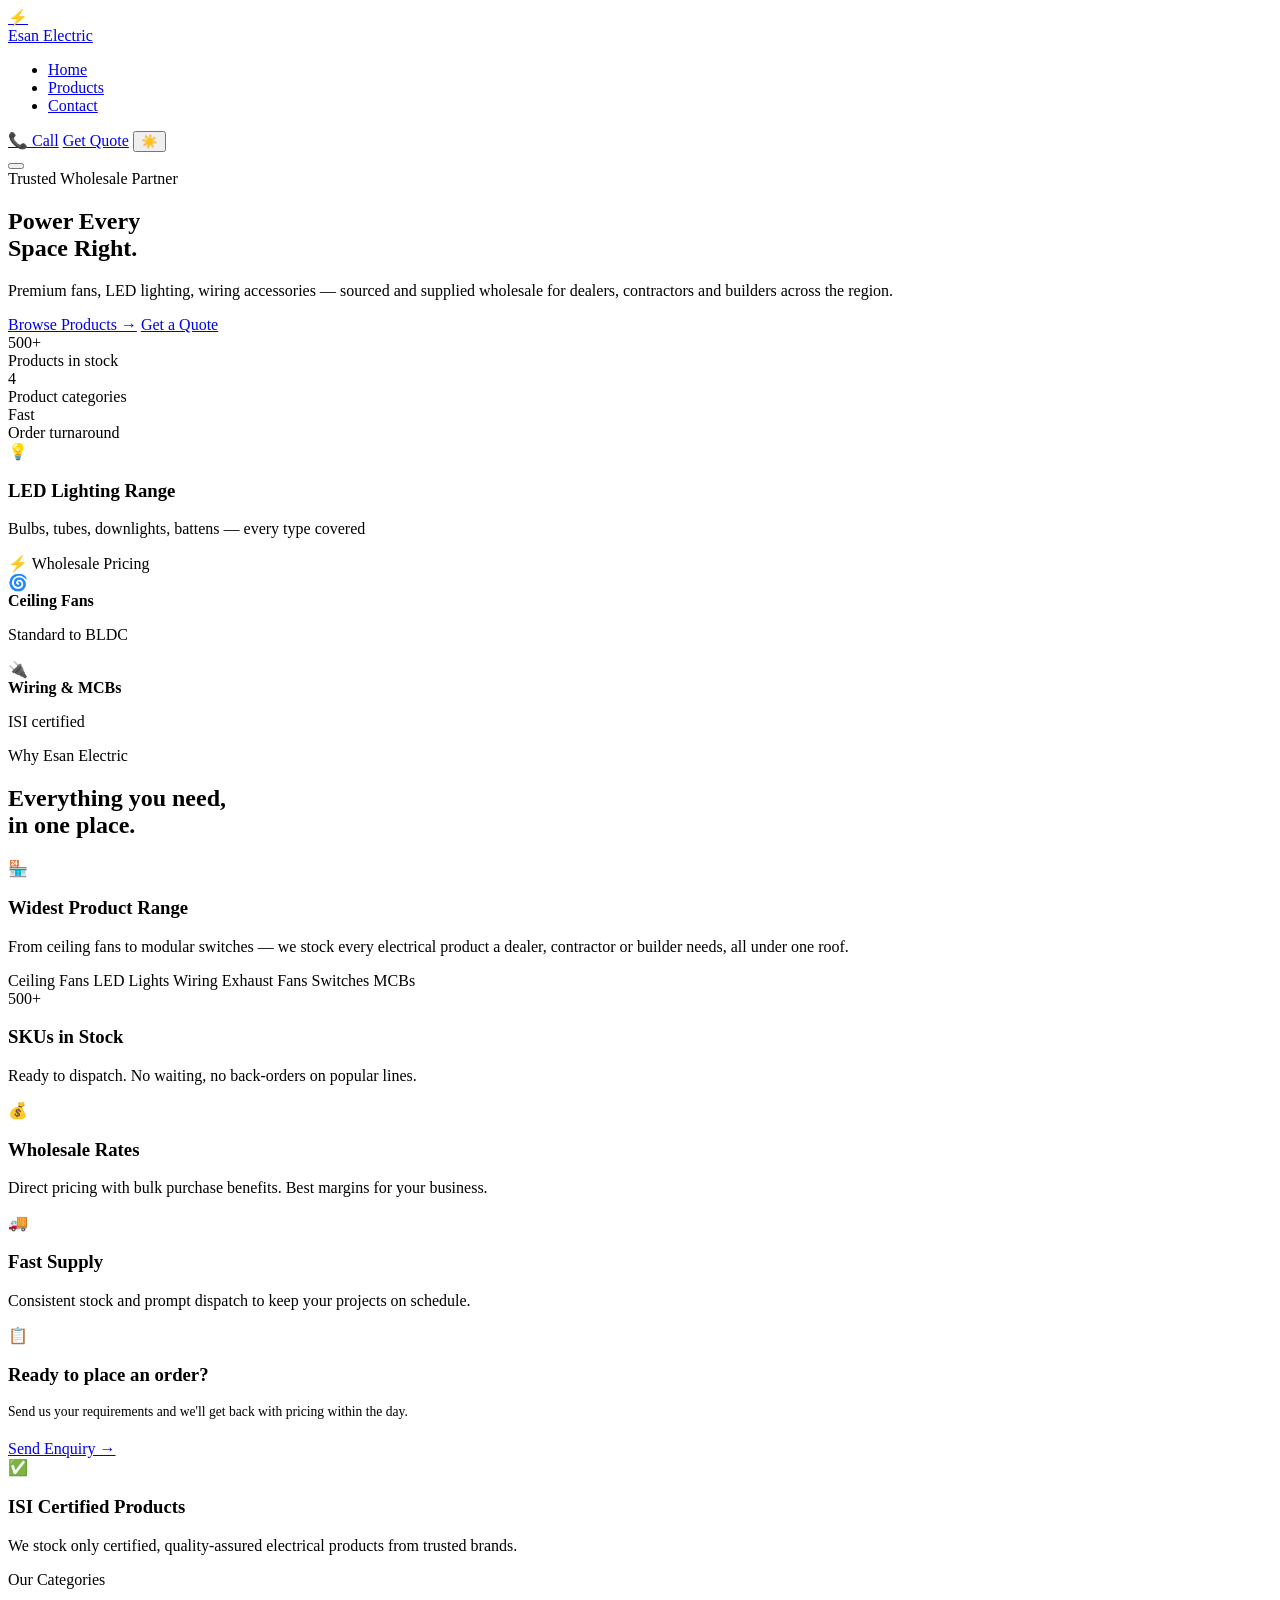
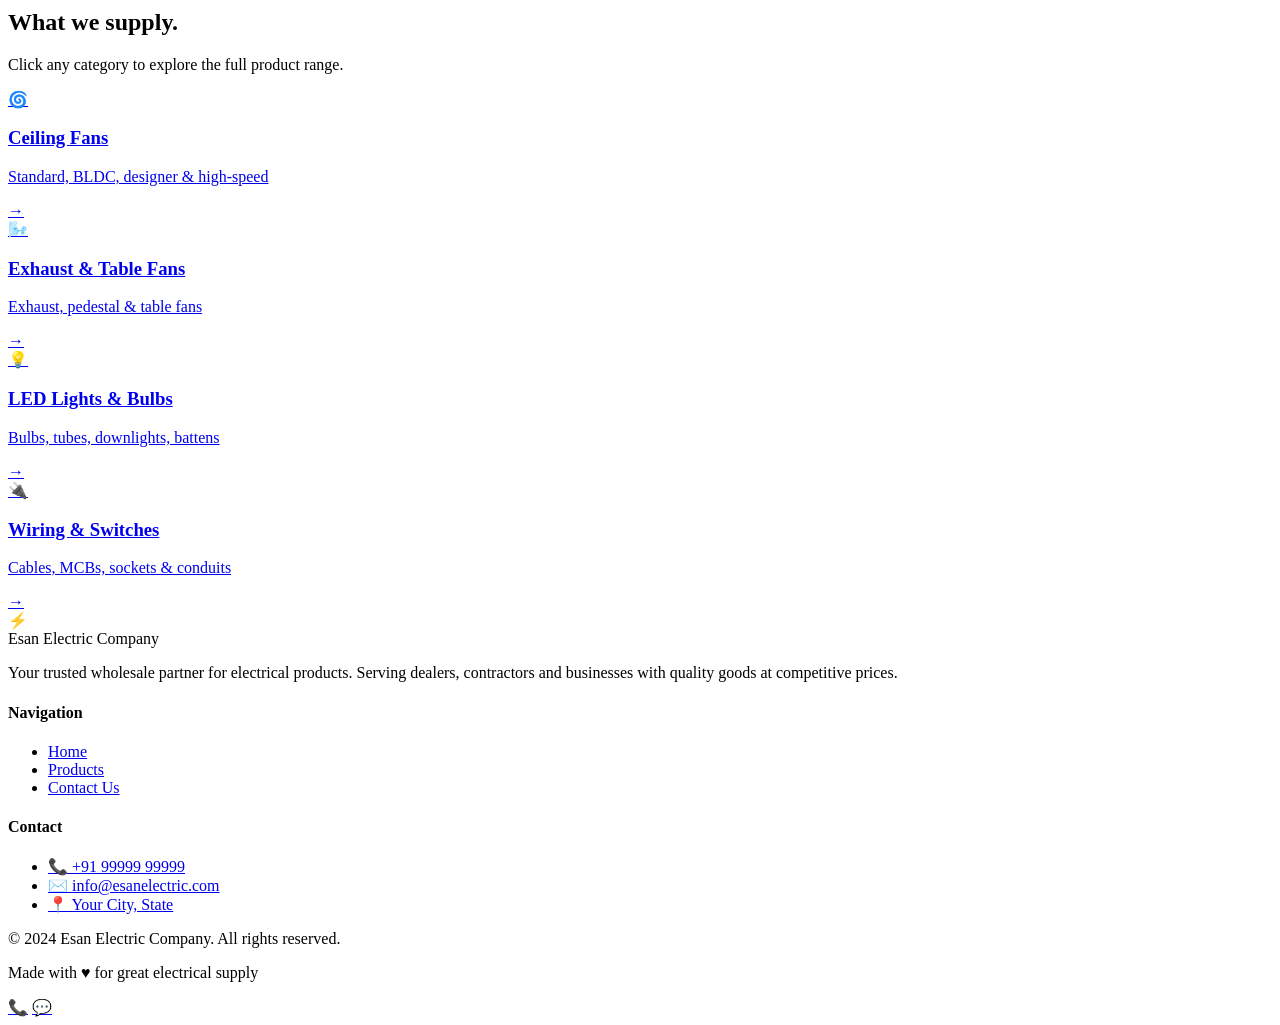
==== index.html @ 883ac431 "Add initial index.html for Esan Electric website" ====
<!DOCTYPE html>
<html lang="en">
<head>
  <meta charset="UTF-8"/>
  <meta name="viewport" content="width=device-width, initial-scale=1.0"/>
  <title>Esan Electric — Electrical Wholesale</title>
  <meta name="description" content="Esan Electric Company — wholesale supplier of fans, LED lighting, wiring and electrical accessories."/>
  <link rel="stylesheet" href="css/style.css"/>
</head>
<body>

<!-- ── Navbar ── -->
<nav class="navbar">
  <div class="nav-inner">
    <a href="index.html" class="nav-logo">
      <div class="bolt">⚡</div>
      <div class="brand">Esan <span>Electric</span></div>
    </a>
    <ul class="nav-links">
      <li><a href="index.html" class="active">Home</a></li>
      <li><a href="products.html">Products</a></li>
      <li><a href="contact.html">Contact</a></li>
    </ul>
    <div class="nav-actions">
      <a href="tel:+919999999999" class="btn-ghost">📞 Call</a>
      <a href="contact.html" class="btn-teal">Get Quote</a>
      <button class="theme-toggle" id="themeToggle" title="Toggle theme">🌙</button>
    </div>
    <button class="hamburger" aria-label="Menu"><span></span><span></span><span></span></button>
  </div>
</nav>

<!-- ── Hero ── -->
<section class="hero">
  <div class="hero-grid">
    <div class="hero-content">
      <div class="hero-tag"><span class="dot"></span> Trusted Wholesale Partner</div>
      <h1>Power Every<br><span class="line2">Space Right.</span></h1>
      <p class="hero-sub">Premium fans, LED lighting, wiring accessories — sourced and supplied wholesale for dealers, contractors and builders across the region.</p>
      <div class="hero-btns">
        <a href="products.html" class="btn-hero-primary">Browse Products →</a>
        <a href="contact.html" class="btn-hero-secondary">Get a Quote</a>
      </div>
      <div class="hero-stats">
        <div class="stat-item"><div class="num">500+</div><div class="label">Products in stock</div></div>
        <div class="stat-item"><div class="num">4</div><div class="label">Product categories</div></div>
        <div class="stat-item"><div class="num">Fast</div><div class="label">Order turnaround</div></div>
      </div>
    </div>
    <div class="hero-visual">
      <div class="float-card card-main">
        <div class="card-icon">💡</div>
        <h3>LED Lighting Range</h3>
        <p>Bulbs, tubes, downlights, battens — every type covered</p>
      </div>
      <div class="float-card card-badge">⚡ Wholesale Pricing</div>
      <div class="float-card card-mini">
        <div class="mini-icon">🌀</div>
        <strong>Ceiling Fans</strong>
        <p>Standard to BLDC</p>
      </div>
      <div class="float-card card-mini2">
        <div class="mini-icon">🔌</div>
        <strong>Wiring & MCBs</strong>
        <p>ISI certified</p>
      </div>
    </div>
  </div>
</section>

<!-- ── Bento Grid ── -->
<section class="bento">
  <div class="container">
    <div class="section-head reveal">
      <div class="section-eyebrow">Why Esan Electric</div>
      <h2>Everything you need,<br>in one place.</h2>
    </div>
    <div class="bento-grid">
      <div class="bento-cell bento-wide reveal">
        <div class="cell-icon">🏪</div>
        <h3>Widest Product Range</h3>
        <p>From ceiling fans to modular switches — we stock every electrical product a dealer, contractor or builder needs, all under one roof.</p>
        <div class="tag-list">
          <span class="tag">Ceiling Fans</span>
          <span class="tag">LED Lights</span>
          <span class="tag">Wiring</span>
          <span class="tag">Exhaust Fans</span>
          <span class="tag">Switches</span>
          <span class="tag">MCBs</span>
        </div>
      </div>
      <div class="bento-cell reveal">
        <div class="big-num">500+</div>
        <h3>SKUs in Stock</h3>
        <p>Ready to dispatch. No waiting, no back-orders on popular lines.</p>
      </div>
      <div class="bento-cell reveal">
        <div class="cell-icon">💰</div>
        <h3>Wholesale Rates</h3>
        <p>Direct pricing with bulk purchase benefits. Best margins for your business.</p>
      </div>
      <div class="bento-cell reveal">
        <div class="cell-icon">🚚</div>
        <h3>Fast Supply</h3>
        <p>Consistent stock and prompt dispatch to keep your projects on schedule.</p>
      </div>
      <div class="bento-cell bento-cta reveal">
        <div class="cell-icon">📋</div>
        <h3>Ready to place an order?</h3>
        <p style="color:var(--muted);font-size:0.85rem;margin:8px 0 20px;">Send us your requirements and we'll get back with pricing within the day.</p>
        <a href="contact.html" class="btn-teal">Send Enquiry →</a>
      </div>
      <div class="bento-cell reveal">
        <div class="cell-icon">✅</div>
        <h3>ISI Certified Products</h3>
        <p>We stock only certified, quality-assured electrical products from trusted brands.</p>
      </div>
    </div>
  </div>
</section>

<!-- ── Categories ── -->
<section class="categories">
  <div class="container">
    <div class="section-head reveal">
      <div class="section-eyebrow">Our Categories</div>
      <h2>What we supply.</h2>
      <p>Click any category to explore the full product range.</p>
    </div>
    <div class="cat-grid">
      <a href="products.html?cat=ceiling-fans" class="cat-card reveal-scale">
        <div class="cat-thumb">🌀</div>
        <div class="cat-info">
          <h3>Ceiling Fans</h3>
          <p>Standard, BLDC, designer &amp; high-speed</p>
        </div>
        <div class="cat-arrow">→</div>
      </a>
      <a href="products.html?cat=other-fans" class="cat-card reveal-scale">
        <div class="cat-thumb">🌬️</div>
        <div class="cat-info">
          <h3>Exhaust &amp; Table Fans</h3>
          <p>Exhaust, pedestal &amp; table fans</p>
        </div>
        <div class="cat-arrow">→</div>
      </a>
      <a href="products.html?cat=led-lights" class="cat-card reveal-scale">
        <div class="cat-thumb">💡</div>
        <div class="cat-info">
          <h3>LED Lights &amp; Bulbs</h3>
          <p>Bulbs, tubes, downlights, battens</p>
        </div>
        <div class="cat-arrow">→</div>
      </a>
      <a href="products.html?cat=wiring" class="cat-card reveal-scale">
        <div class="cat-thumb">🔌</div>
        <div class="cat-info">
          <h3>Wiring &amp; Switches</h3>
          <p>Cables, MCBs, sockets &amp; conduits</p>
        </div>
        <div class="cat-arrow">→</div>
      </a>
    </div>
  </div>
</section>

<!-- ── Footer ── -->
<footer class="footer">
  <div class="footer-grid">
    <div class="footer-brand">
      <div class="wordmark">
        <div class="bolt">⚡</div>
        Esan <span>Electric</span> Company
      </div>
      <p>Your trusted wholesale partner for electrical products. Serving dealers, contractors and businesses with quality goods at competitive prices.</p>
    </div>
    <div>
      <h4>Navigation</h4>
      <ul>
        <li><a href="index.html">Home</a></li>
        <li><a href="products.html">Products</a></li>
        <li><a href="contact.html">Contact Us</a></li>
      </ul>
    </div>
    <div>
      <h4>Contact</h4>
      <ul>
        <li><a href="tel:+919999999999">📞 +91 99999 99999</a></li>
        <li><a href="mailto:info@esanelectric.com">✉️ info@esanelectric.com</a></li>
        <li><a href="contact.html">📍 Your City, State</a></li>
      </ul>
    </div>
  </div>
  <div class="footer-bottom">
    <p>© 2024 Esan Electric Company. All rights reserved.</p>
    <p>Made with <span class="teal">♥</span> for great electrical supply</p>
  </div>
</footer>

<!-- Floating buttons -->
<div class="floating-btns">
  <a href="tel:+919999999999" class="float-btn ph" data-tip="Call Us">📞</a>
  <a href="https://wa.me/919999999999" target="_blank" class="float-btn wa" data-tip="WhatsApp">💬</a>
</div>

<script src="js/main.js"></script>
</body>
</html>
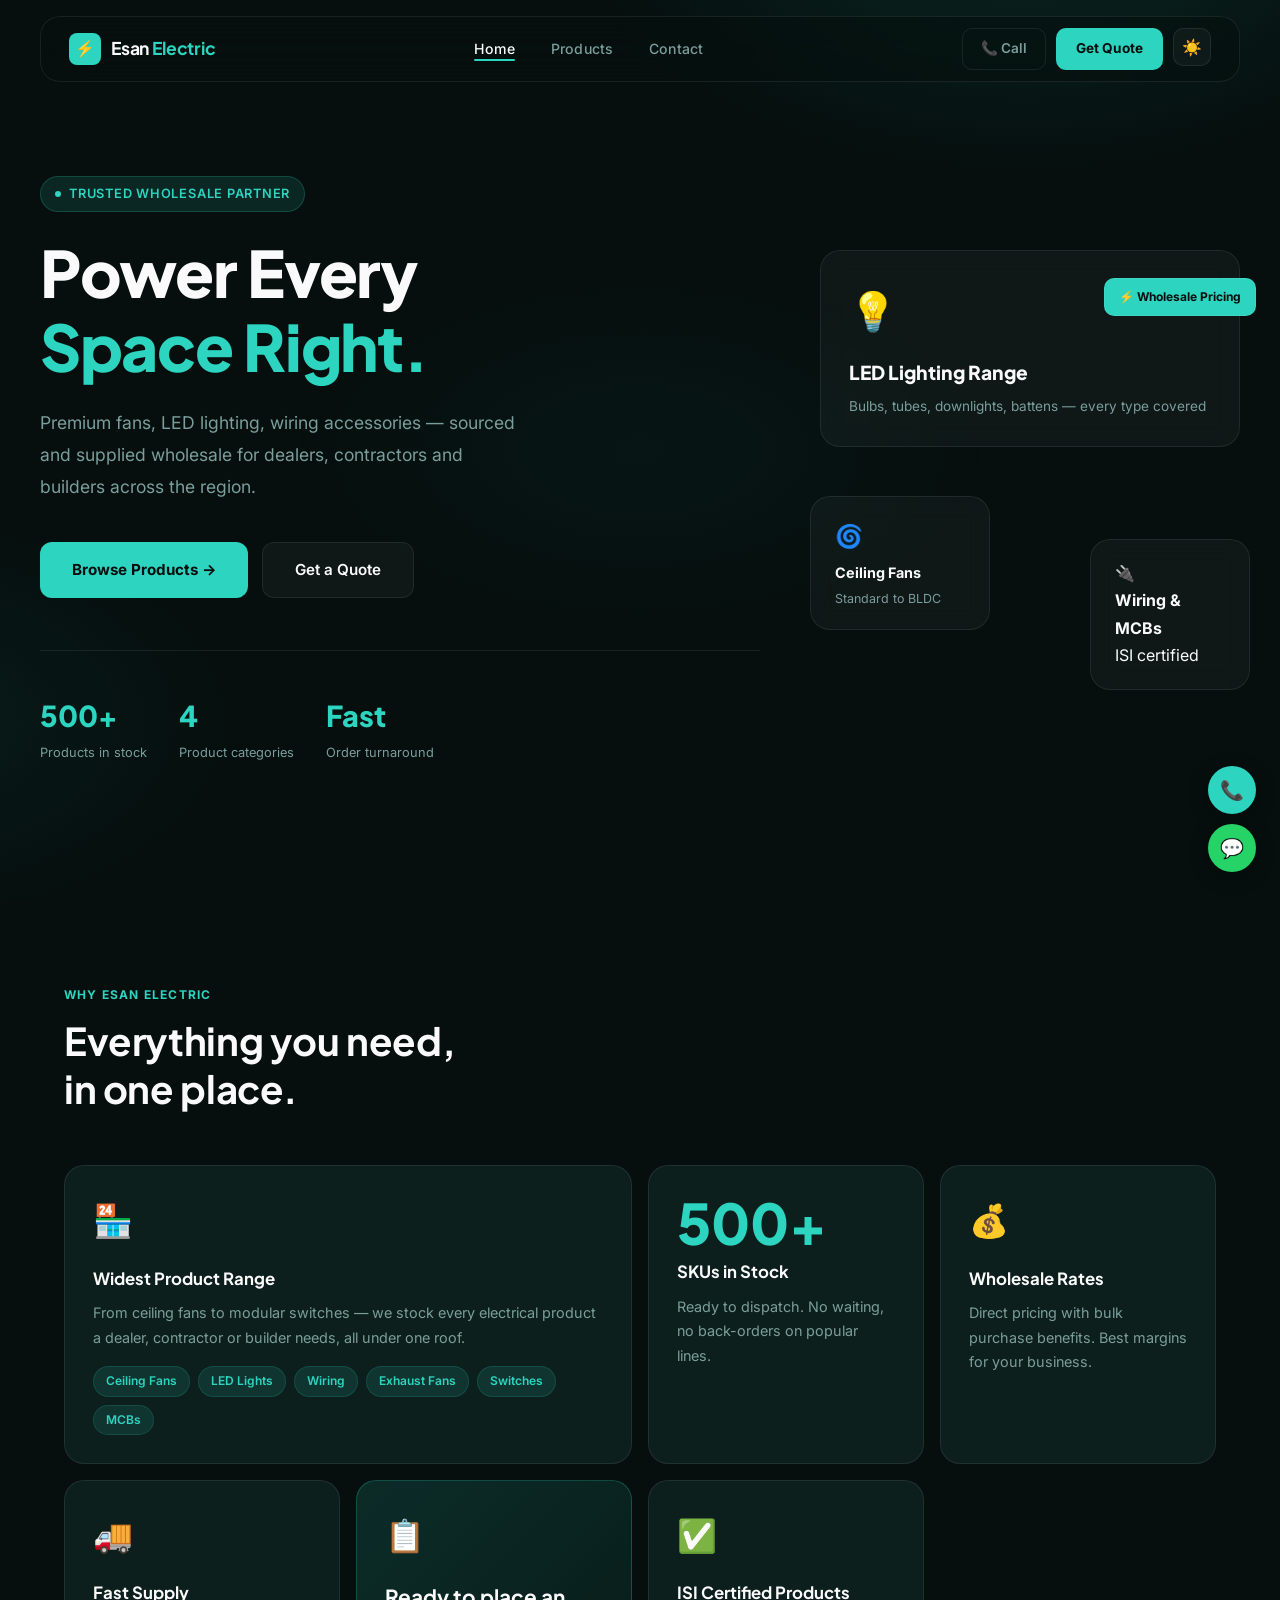
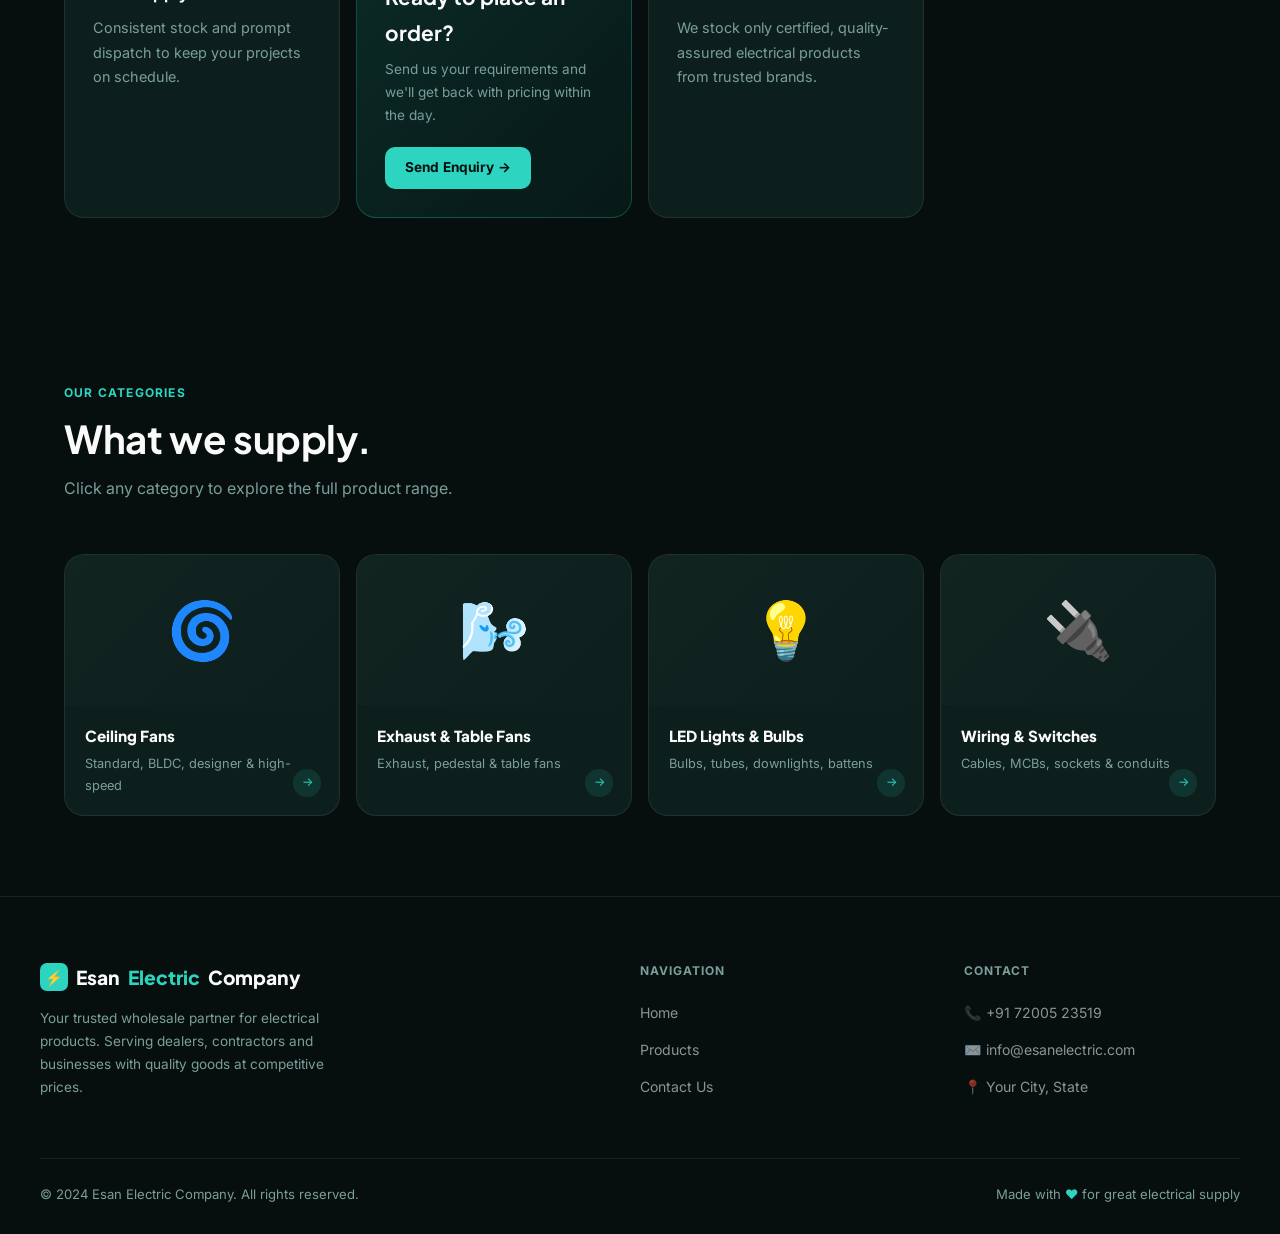
==== commit 05294aa7: "Update index.html" ====
--- a/index.html
+++ b/index.html
@@ -22,7 +22,7 @@
       <li><a href="contact.html">Contact</a></li>
     </ul>
     <div class="nav-actions">
-      <a href="tel:+919999999999" class="btn-ghost">📞 Call</a>
+      <a href="tel:+917200523519" class="btn-ghost">📞 Call</a>
       <a href="contact.html" class="btn-teal">Get Quote</a>
       <button class="theme-toggle" id="themeToggle" title="Toggle theme">🌙</button>
     </div>
@@ -185,7 +185,7 @@
     <div>
       <h4>Contact</h4>
       <ul>
-        <li><a href="tel:+919999999999">📞 +91 99999 99999</a></li>
+        <li><a href="tel:+917200523519">📞 +91 72005 23519</a></li>
         <li><a href="mailto:info@esanelectric.com">✉️ info@esanelectric.com</a></li>
         <li><a href="contact.html">📍 Your City, State</a></li>
       </ul>
@@ -199,8 +199,8 @@
 
 <!-- Floating buttons -->
 <div class="floating-btns">
-  <a href="tel:+919999999999" class="float-btn ph" data-tip="Call Us">📞</a>
-  <a href="https://wa.me/919999999999" target="_blank" class="float-btn wa" data-tip="WhatsApp">💬</a>
+  <a href="tel:+917200523519" class="float-btn ph" data-tip="Call Us">📞</a>
+  <a href="https://wa.me/917200523519" target="_blank" class="float-btn wa" data-tip="WhatsApp">💬</a>
 </div>
 
 <script src="js/main.js"></script>
--- a/css/style.css
+++ b/css/style.css
@@ -0,0 +1,452 @@
+@import url('https://fonts.googleapis.com/css2?family=Plus+Jakarta+Sans:wght@400;500;600;700;800&family=Inter:wght@400;500;600&display=swap');
+
+/* ── Design Tokens — Dark (default) ── */
+:root {
+  --bg: #060F0E;
+  --surface: #0D1F1D;
+  --surface2: #122420;
+  --glass: rgba(255,255,255,0.04);
+  --glass-border: rgba(255,255,255,0.08);
+  --teal: #2DD4BF;
+  --teal-dim: rgba(45,212,191,0.12);
+  --teal-glow: rgba(45,212,191,0.25);
+  --white: #FAFAFA;
+  --muted: #7A9E9B;
+  --radius-sm: 12px;
+  --radius: 20px;
+  --radius-lg: 32px;
+  --transition: 0.35s cubic-bezier(0.4,0,0.2,1);
+}
+
+/* ── Light Theme ── */
+[data-theme="light"] {
+  --bg: #F0FAFA;
+  --surface: #FFFFFF;
+  --surface2: #E8F5F4;
+  --glass: rgba(0,0,0,0.03);
+  --glass-border: rgba(0,0,0,0.09);
+  --teal: #0F766E;
+  --teal-dim: rgba(15,118,110,0.1);
+  --teal-glow: rgba(15,118,110,0.2);
+  --white: #0F1C1B;
+  --muted: #4B6A68;
+}
+[data-theme="light"] body::before {
+  background:
+    radial-gradient(ellipse 60% 50% at 80% -10%, rgba(15,118,110,0.08) 0%, transparent 60%),
+    radial-gradient(ellipse 50% 40% at -10% 80%, rgba(15,118,110,0.05) 0%, transparent 60%);
+}
+[data-theme="light"] .navbar {
+  background: rgba(240,250,250,0.75);
+  border-color: rgba(0,0,0,0.1);
+}
+[data-theme="light"] .navbar.scrolled { background: rgba(240,250,250,0.95); box-shadow: 0 8px 40px rgba(0,0,0,0.08); }
+[data-theme="light"] .nav-links a { color: #4B6A68; }
+[data-theme="light"] .nav-links a:hover,
+[data-theme="light"] .nav-links a.active { color: #0F1C1B; }
+[data-theme="light"] .nav-links.open { background: rgba(240,250,250,1); box-shadow:0 16px 48px rgba(0,0,0,0.12); }
+[data-theme="light"] .btn-ghost { color: #4B6A68; border-color: rgba(0,0,0,0.12); }
+[data-theme="light"] .btn-ghost:hover { color: #0F1C1B; border-color: rgba(0,0,0,0.25); }
+[data-theme="light"] .hero { background: none; }
+[data-theme="light"] .hero h1 { color: #0F1C1B; }
+[data-theme="light"] .hero-tag { background: rgba(15,118,110,0.1); border-color: rgba(15,118,110,0.25); }
+[data-theme="light"] .hero-badge { color: #0F766E; }
+[data-theme="light"] .hero-card { background: rgba(255,255,255,0.7); border-color: rgba(0,0,0,0.08); }
+[data-theme="light"] .hero-card:hover { background: rgba(15,118,110,0.08); }
+[data-theme="light"] .bento-cell,
+[data-theme="light"] .cat-card,
+[data-theme="light"] .product-card,
+[data-theme="light"] .info-card,
+[data-theme="light"] .form-card { background: #FFFFFF; border-color: rgba(0,0,0,0.08); }
+[data-theme="light"] .cat-thumb,
+[data-theme="light"] .p-thumb { background: #E8F5F4; }
+[data-theme="light"] .page-hero { background: radial-gradient(ellipse 80% 60% at 50% 0%, rgba(15,118,110,0.08) 0%, transparent 60%); }
+[data-theme="light"] .footer { border-color: rgba(0,0,0,0.08); background: #E4F3F2; }
+[data-theme="light"] .footer ul li a { color: #4B6A68; }
+[data-theme="light"] .footer-bottom { border-color: rgba(0,0,0,0.08); }
+[data-theme="light"] .form-group input,
+[data-theme="light"] .form-group textarea,
+[data-theme="light"] .form-group select { background: #F0FAFA; border-color: rgba(0,0,0,0.1); color: #0F1C1B; }
+[data-theme="light"] .map-box { background: #E8F5F4; border-color: rgba(0,0,0,0.08); }
+[data-theme="light"] .toast { background: #fff; border-color: rgba(15,118,110,0.3); color: #0F1C1B; }
+
+/* ── Theme toggle button ── */
+.theme-toggle {
+  width: 38px; height: 38px; border-radius: 10px;
+  border: 1px solid var(--glass-border);
+  background: var(--glass);
+  color: var(--white);
+  cursor: pointer; font-size: 1rem;
+  display: flex; align-items: center; justify-content: center;
+  transition: var(--transition); flex-shrink: 0;
+}
+.theme-toggle:hover { background: var(--teal-dim); border-color: rgba(45,212,191,0.3); }
+
+/* ── Reset ── */
+*,*::before,*::after{box-sizing:border-box;margin:0;padding:0;}
+html{scroll-behavior:smooth;}
+body{font-family:'Inter',sans-serif;background:var(--bg);color:var(--white);line-height:1.7;overflow-x:hidden;font-size:16px;}
+a{text-decoration:none;color:inherit;}
+img{max-width:100%;display:block;}
+ul{list-style:none;}
+
+/* ── Mesh background ── */
+body::before{
+  content:'';position:fixed;inset:0;z-index:0;pointer-events:none;
+  background:
+    radial-gradient(ellipse 60% 50% at 80% -10%, rgba(45,212,191,0.12) 0%, transparent 60%),
+    radial-gradient(ellipse 50% 40% at -10% 80%, rgba(45,212,191,0.07) 0%, transparent 60%),
+    radial-gradient(ellipse 40% 30% at 50% 50%, rgba(45,212,191,0.04) 0%, transparent 70%);
+}
+
+/* ── Scroll reveal (progressive enhancement: only hidden when JS is active) ── */
+html.js .reveal{opacity:0;transform:translateY(36px);transition:opacity 0.7s var(--transition),transform 0.7s var(--transition);}
+html.js .reveal.visible{opacity:1;transform:none;}
+html.js .reveal-left{opacity:0;transform:translateX(-40px);transition:opacity 0.7s var(--transition),transform 0.7s var(--transition);}
+html.js .reveal-left.visible{opacity:1;transform:none;}
+html.js .reveal-scale{opacity:0;transform:scale(0.92);transition:opacity 0.6s var(--transition),transform 0.6s var(--transition);}
+html.js .reveal-scale.visible{opacity:1;transform:none;}
+@media(prefers-reduced-motion:reduce){
+  html.js .reveal,html.js .reveal-left,html.js .reveal-scale{opacity:1!important;transform:none!important;}
+}
+
+/* ── Utility ── */
+.container{max-width:1200px;margin:0 auto;padding:0 24px;position:relative;z-index:1;}
+
+/* ── Navbar ── */
+.navbar{
+  position:fixed;top:16px;left:50%;transform:translateX(-50%);z-index:1000;
+  width:calc(100% - 48px);max-width:1200px;
+  background:rgba(6,15,14,0.6);
+  border:1px solid var(--glass-border);
+  backdrop-filter:blur(20px);-webkit-backdrop-filter:blur(20px);
+  border-radius: var(--radius);
+  padding:0 28px;
+  transition:var(--transition);
+}
+.navbar.scrolled{background:rgba(6,15,14,0.85);box-shadow:0 8px 40px rgba(0,0,0,0.4);}
+.nav-inner{display:flex;align-items:center;justify-content:space-between;height:64px;}
+.nav-logo{display:flex;align-items:center;gap:10px;}
+.nav-logo .bolt{width:32px;height:32px;background:var(--teal);border-radius:8px;display:flex;align-items:center;justify-content:center;font-size:1rem;}
+.nav-logo .brand{font-family:'Plus Jakarta Sans',sans-serif;font-size:1.1rem;font-weight:700;letter-spacing:-0.01em;}
+.nav-logo .brand span{color:var(--teal);}
+.nav-links{display:flex;gap:36px;}
+.nav-links a{font-size:0.88rem;font-weight:500;color:var(--muted);letter-spacing:0.01em;transition:color var(--transition);}
+.nav-links a:hover,.nav-links a.active{color:var(--white);}
+.nav-links a.active{position:relative;}
+.nav-links a.active::after{content:'';position:absolute;bottom:-4px;left:0;right:0;height:2px;background:var(--teal);border-radius:2px;}
+.nav-actions{display:flex;gap:10px;}
+.btn-ghost{padding:8px 18px;border-radius:10px;font-size:0.85rem;font-weight:600;color:var(--muted);border:1px solid var(--glass-border);background:transparent;cursor:pointer;transition:var(--transition);}
+.btn-ghost:hover{color:var(--white);border-color:rgba(255,255,255,0.2);}
+.btn-teal{padding:9px 20px;border-radius:10px;font-size:0.85rem;font-weight:700;color:var(--bg);background:var(--teal);border:none;cursor:pointer;transition:var(--transition);display:inline-block;letter-spacing:0.01em;}
+.btn-teal:hover{background:#3FE8D4;box-shadow:0 0 24px var(--teal-glow);}
+.hamburger{display:none;flex-direction:column;gap:5px;cursor:pointer;background:none;border:none;padding:4px;}
+.hamburger span{width:22px;height:2px;background:var(--white);border-radius:2px;transition:var(--transition);}
+
+/* ── Hero ── */
+.hero{
+  min-height:100vh;display:flex;align-items:center;
+  padding:120px 24px 80px;position:relative;overflow:hidden;
+}
+.hero-grid{display:grid;grid-template-columns:1fr 420px;gap:60px;align-items:center;max-width:1200px;margin:0 auto;width:100%;}
+.hero-tag{
+  display:inline-flex;align-items:center;gap:8px;
+  background:var(--teal-dim);border:1px solid rgba(45,212,191,0.2);
+  color:var(--teal);font-size:0.8rem;font-weight:600;letter-spacing:0.06em;text-transform:uppercase;
+  padding:6px 14px;border-radius:100px;margin-bottom:24px;
+}
+.hero-tag .dot{width:6px;height:6px;background:var(--teal);border-radius:50%;animation:pulse 2s infinite;}
+@keyframes pulse{0%,100%{opacity:1;}50%{opacity:0.3;}}
+.hero h1{
+  font-family:'Plus Jakarta Sans',sans-serif;font-size:clamp(2.4rem,5vw,4.2rem);font-weight:800;
+  line-height:1.15;letter-spacing:-0.02em;margin-bottom:24px;
+}
+.hero h1 .line2{color:var(--teal);}
+.hero-sub{font-size:1.1rem;color:var(--muted);max-width:480px;margin-bottom:40px;line-height:1.8;}
+.hero-btns{display:flex;gap:14px;flex-wrap:wrap;}
+.btn-hero-primary{
+  padding:14px 32px;border-radius:var(--radius-sm);font-size:0.95rem;font-weight:700;
+  background:var(--teal);color:var(--bg);display:inline-flex;align-items:center;gap:8px;
+  transition:var(--transition);
+}
+.btn-hero-primary:hover{background:#3FE8D4;transform:translateY(-2px);box-shadow:0 16px 40px var(--teal-glow);}
+.btn-hero-secondary{
+  padding:14px 32px;border-radius:var(--radius-sm);font-size:0.95rem;font-weight:600;
+  background:var(--glass);border:1px solid var(--glass-border);color:var(--white);
+  display:inline-flex;align-items:center;gap:8px;transition:var(--transition);
+}
+.btn-hero-secondary:hover{background:rgba(255,255,255,0.08);border-color:rgba(255,255,255,0.15);}
+.hero-stats{display:flex;gap:32px;margin-top:52px;padding-top:40px;border-top:1px solid var(--glass-border);}
+.stat-item .num{font-family:'Plus Jakarta Sans',sans-serif;font-size:1.8rem;font-weight:800;color:var(--teal);}
+.stat-item .label{font-size:0.8rem;color:var(--muted);margin-top:2px;}
+
+/* ── Hero right: floating card stack ── */
+.hero-visual{position:relative;height:440px;}
+.float-card{
+  position:absolute;
+  background:var(--glass);border:1px solid var(--glass-border);
+  backdrop-filter:blur(12px);border-radius:var(--radius);
+  padding:20px 24px;
+  animation:float 6s ease-in-out infinite;
+}
+.float-card:nth-child(2){animation-delay:-2s;}
+.float-card:nth-child(3){animation-delay:-4s;}
+@keyframes float{0%,100%{transform:translateY(0);}50%{transform:translateY(-10px);}}
+.card-main{top:0;left:0;right:0;padding:28px;}
+.card-main .card-icon{font-size:2.4rem;margin-bottom:12px;}
+.card-main h3{font-family:'Plus Jakarta Sans',sans-serif;font-size:1.2rem;font-weight:800;margin-bottom:6px;}
+.card-main p{font-size:0.85rem;color:var(--muted);}
+.card-badge{
+  top:28px;right:-16px;
+  background:var(--teal);color:var(--bg);
+  font-size:0.75rem;font-weight:700;padding:8px 14px;
+  border-radius:10px;white-space:nowrap;
+}
+.card-mini{bottom:60px;left:-10px;width:180px;}
+.card-mini .mini-icon{font-size:1.4rem;margin-bottom:6px;}
+.card-mini p{font-size:0.78rem;color:var(--muted);}
+.card-mini strong{font-size:0.9rem;display:block;margin-bottom:2px;}
+.card-mini2{bottom:0;right:-10px;width:160px;}
+
+/* ── Bento grid (highlights) ── */
+.bento{padding:80px 0;position:relative;z-index:1;}
+.bento-grid{display:grid;grid-template-columns:repeat(4,1fr);grid-template-rows:auto;gap:16px;}
+.bento-cell{
+  background:var(--surface);border:1px solid var(--glass-border);
+  border-radius:var(--radius);padding:28px;
+  transition:var(--transition);overflow:hidden;position:relative;
+}
+.bento-cell::before{
+  content:'';position:absolute;inset:0;opacity:0;transition:var(--transition);
+  background:radial-gradient(circle at 30% 30%, var(--teal-dim) 0%, transparent 70%);
+}
+.bento-cell:hover::before{opacity:1;}
+.bento-cell:hover{border-color:rgba(45,212,191,0.2);transform:translateY(-3px);}
+.bento-wide{grid-column:span 2;}
+.bento-tall{grid-row:span 2;}
+.bento-cell .cell-icon{font-size:2rem;margin-bottom:16px;}
+.bento-cell h3{font-family:'Plus Jakarta Sans',sans-serif;font-size:1.05rem;font-weight:700;margin-bottom:8px;}
+.bento-cell p{font-size:0.9rem;color:var(--muted);line-height:1.7;}
+.bento-cell .big-num{font-family:'Plus Jakarta Sans',sans-serif;font-size:3.5rem;font-weight:800;color:var(--teal);line-height:1;margin-bottom:8px;}
+.bento-cell .tag-list{display:flex;flex-wrap:wrap;gap:8px;margin-top:16px;}
+.bento-cell .tag{background:var(--teal-dim);color:var(--teal);font-size:0.75rem;font-weight:600;padding:4px 12px;border-radius:100px;border:1px solid rgba(45,212,191,0.15);}
+.bento-cta{background:linear-gradient(135deg,rgba(45,212,191,0.15),rgba(45,212,191,0.05));border-color:rgba(45,212,191,0.25);}
+.bento-cta h3{font-size:1.3rem;}
+
+/* ── Section header ── */
+.section-head{margin-bottom:52px;}
+.section-eyebrow{display:inline-block;color:var(--teal);font-size:0.75rem;font-weight:700;letter-spacing:0.1em;text-transform:uppercase;margin-bottom:12px;}
+.section-head h2{font-family:'Plus Jakarta Sans',sans-serif;font-size:clamp(1.7rem,3.5vw,2.4rem);font-weight:700;letter-spacing:-0.01em;line-height:1.25;}
+.section-head p{color:var(--muted);font-size:1rem;margin-top:12px;max-width:520px;}
+
+/* ── Category strip ── */
+.categories{padding:80px 0;position:relative;z-index:1;}
+.cat-grid{display:grid;grid-template-columns:repeat(4,1fr);gap:16px;}
+.cat-card{
+  background:var(--surface);border:1px solid var(--glass-border);
+  border-radius:var(--radius);overflow:hidden;transition:var(--transition);
+  cursor:pointer;position:relative;
+}
+.cat-card:hover{border-color:rgba(45,212,191,0.3);transform:translateY(-5px);box-shadow:0 24px 48px rgba(0,0,0,0.3);}
+.cat-thumb{
+  height:150px;display:flex;align-items:center;justify-content:center;
+  font-size:3.5rem;position:relative;overflow:hidden;
+  background:linear-gradient(135deg,var(--surface2),var(--surface));
+}
+.cat-thumb::after{
+  content:'';position:absolute;inset:0;
+  background:radial-gradient(circle at center, var(--teal-dim) 0%, transparent 70%);
+  opacity:0;transition:var(--transition);
+}
+.cat-card:hover .cat-thumb::after{opacity:1;}
+.cat-info{padding:18px 20px;}
+.cat-info h3{font-family:'Plus Jakarta Sans',sans-serif;font-size:0.95rem;font-weight:800;margin-bottom:4px;}
+.cat-info p{font-size:0.8rem;color:var(--muted);}
+.cat-arrow{
+  position:absolute;bottom:18px;right:18px;
+  width:28px;height:28px;background:var(--teal-dim);border-radius:50%;
+  display:flex;align-items:center;justify-content:center;font-size:0.75rem;
+  color:var(--teal);transition:var(--transition);
+}
+.cat-card:hover .cat-arrow{background:var(--teal);color:var(--bg);transform:rotate(45deg);}
+
+/* ── Products page ── */
+.page-hero{
+  padding:140px 24px 60px;text-align:center;position:relative;z-index:1;
+  background:radial-gradient(ellipse 80% 60% at 50% 0%, rgba(45,212,191,0.08) 0%, transparent 60%);
+}
+.page-hero h1{font-family:'Plus Jakarta Sans',sans-serif;font-size:clamp(2rem,4vw,3rem);font-weight:700;letter-spacing:-0.01em;margin-bottom:14px;}
+.page-hero p{color:var(--muted);font-size:1rem;max-width:480px;margin:0 auto;}
+.products-section{padding:60px 0 100px;position:relative;z-index:1;}
+.filter-wrap{display:flex;gap:10px;flex-wrap:wrap;margin-bottom:44px;}
+.filter-chip{
+  padding:9px 20px;border-radius:100px;font-size:0.83rem;font-weight:600;
+  border:1px solid var(--glass-border);background:transparent;color:var(--muted);
+  cursor:pointer;transition:var(--transition);
+}
+.filter-chip:hover{color:var(--white);border-color:rgba(255,255,255,0.2);}
+.filter-chip.active{background:var(--teal);border-color:var(--teal);color:var(--bg);}
+.products-grid{display:grid;grid-template-columns:repeat(4,1fr);gap:18px;}
+.product-card{
+  background:var(--surface);border:1px solid var(--glass-border);
+  border-radius:var(--radius);overflow:hidden;transition:var(--transition);
+}
+.product-card:hover{border-color:rgba(45,212,191,0.25);transform:translateY(-4px);box-shadow:0 20px 48px rgba(0,0,0,0.3);}
+.product-card.hidden{display:none;}
+.p-thumb{
+  height:160px;display:flex;align-items:center;justify-content:center;
+  font-size:3.5rem;background:var(--surface2);position:relative;overflow:hidden;
+}
+.p-thumb::after{content:'';position:absolute;inset:0;background:radial-gradient(circle,var(--teal-dim),transparent 70%);opacity:0;transition:var(--transition);}
+.product-card:hover .p-thumb::after{opacity:1;}
+.p-body{padding:18px;}
+.p-tag{font-size:0.7rem;font-weight:700;color:var(--teal);letter-spacing:0.06em;text-transform:uppercase;margin-bottom:6px;}
+.p-body h3{font-size:0.92rem;font-weight:700;margin-bottom:6px;line-height:1.4;}
+.p-body p{font-size:0.88rem;color:var(--muted);margin-bottom:16px;line-height:1.65;}
+.btn-enquire{
+  width:100%;padding:10px;border-radius:10px;font-size:0.83rem;font-weight:700;
+  background:var(--teal-dim);color:var(--teal);border:1px solid rgba(45,212,191,0.2);
+  cursor:pointer;transition:var(--transition);display:block;text-align:center;
+}
+.btn-enquire:hover{background:var(--teal);color:var(--bg);}
+
+/* ── Contact page ── */
+.contact-section{padding:60px 0 100px;position:relative;z-index:1;}
+.contact-layout{display:grid;grid-template-columns:1fr 1.4fr;gap:48px;align-items:start;}
+.contact-left h2{font-family:'Plus Jakarta Sans',sans-serif;font-size:1.8rem;font-weight:700;letter-spacing:-0.01em;margin-bottom:12px;}
+.contact-left>p{color:var(--muted);margin-bottom:36px;}
+.info-card{
+  background:var(--surface);border:1px solid var(--glass-border);border-radius:var(--radius);
+  padding:20px 22px;display:flex;gap:16px;align-items:flex-start;margin-bottom:12px;
+  transition:var(--transition);
+}
+.info-card:hover{border-color:rgba(45,212,191,0.2);}
+.info-card .i-icon{width:40px;height:40px;background:var(--teal-dim);border-radius:10px;display:flex;align-items:center;justify-content:center;font-size:1.1rem;flex-shrink:0;}
+.info-card h4{font-size:0.82rem;font-weight:700;margin-bottom:3px;color:var(--muted);letter-spacing:0.04em;text-transform:uppercase;}
+.info-card p,.info-card a{font-size:0.9rem;color:var(--white);}
+.quick-contact{display:flex;gap:12px;margin-top:24px;}
+.qc-btn{
+  flex:1;padding:13px;border-radius:var(--radius-sm);font-size:0.88rem;font-weight:700;
+  display:flex;align-items:center;justify-content:center;gap:8px;transition:var(--transition);
+}
+.qc-btn.wa{background:#25D366;color:#fff;}
+.qc-btn.wa:hover{background:#22c55e;box-shadow:0 8px 24px rgba(37,211,102,0.3);}
+.qc-btn.ph{background:var(--surface);border:1px solid var(--glass-border);color:var(--white);}
+.qc-btn.ph:hover{border-color:rgba(255,255,255,0.2);background:rgba(255,255,255,0.06);}
+.map-box{margin-top:24px;height:220px;background:var(--surface);border:1px solid var(--glass-border);border-radius:var(--radius);display:flex;align-items:center;justify-content:center;color:var(--muted);font-size:0.9rem;}
+.form-card{background:var(--surface);border:1px solid var(--glass-border);border-radius:var(--radius);padding:36px;}
+.form-card h3{font-family:'Plus Jakarta Sans',sans-serif;font-size:1.4rem;font-weight:800;margin-bottom:6px;}
+.form-card>p{color:var(--muted);font-size:0.88rem;margin-bottom:28px;}
+.form-group{margin-bottom:18px;}
+.form-group label{display:block;font-size:0.8rem;font-weight:600;color:var(--muted);letter-spacing:0.04em;text-transform:uppercase;margin-bottom:7px;}
+.form-group input,.form-group textarea,.form-group select{
+  width:100%;padding:13px 16px;border:1px solid var(--glass-border);border-radius:var(--radius-sm);
+  background:var(--surface2);color:var(--white);font-family:inherit;font-size:0.92rem;
+  transition:var(--transition);
+}
+.form-group input::placeholder,.form-group textarea::placeholder{color:var(--muted);}
+.form-group select option{background:var(--surface2);color:var(--white);}
+.form-group input:focus,.form-group textarea:focus,.form-group select:focus{
+  outline:none;border-color:var(--teal);box-shadow:0 0 0 3px var(--teal-dim);
+}
+.form-group textarea{min-height:110px;resize:vertical;}
+.form-row{display:grid;grid-template-columns:1fr 1fr;gap:16px;}
+.btn-submit{
+  width:100%;padding:14px;border-radius:var(--radius-sm);font-size:0.95rem;font-weight:700;
+  background:var(--teal);color:var(--bg);border:none;cursor:pointer;
+  transition:var(--transition);letter-spacing:0.01em;
+}
+.btn-submit:hover{background:#3FE8D4;box-shadow:0 8px 32px var(--teal-glow);}
+
+/* ── Footer ── */
+.footer{
+  position:relative;z-index:1;
+  border-top:1px solid var(--glass-border);
+  padding:64px 24px 28px;
+}
+.footer-grid{display:grid;grid-template-columns:2fr 1fr 1fr;gap:48px;max-width:1200px;margin:0 auto 48px;}
+.footer-brand .wordmark{font-family:'Plus Jakarta Sans',sans-serif;font-size:1.2rem;font-weight:800;display:flex;align-items:center;gap:8px;margin-bottom:14px;}
+.footer-brand .wordmark .bolt{width:28px;height:28px;background:var(--teal);border-radius:7px;display:flex;align-items:center;justify-content:center;font-size:0.9rem;}
+.footer-brand .wordmark span{color:var(--teal);}
+.footer-brand p{font-size:0.85rem;color:var(--muted);line-height:1.7;max-width:300px;}
+.footer h4{font-size:0.75rem;font-weight:700;letter-spacing:0.08em;text-transform:uppercase;color:var(--muted);margin-bottom:18px;}
+.footer ul li{margin-bottom:10px;}
+.footer ul li a{font-size:0.88rem;color:rgba(255,255,255,0.55);transition:color var(--transition);}
+.footer ul li a:hover{color:var(--teal);}
+.footer-bottom{max-width:1200px;margin:0 auto;padding-top:24px;border-top:1px solid var(--glass-border);display:flex;justify-content:space-between;align-items:center;flex-wrap:wrap;gap:12px;}
+.footer-bottom p{font-size:0.82rem;color:var(--muted);}
+.footer-bottom .teal{color:var(--teal);}
+
+/* ── Floating buttons ── */
+.floating-btns{position:fixed;bottom:28px;right:24px;z-index:999;display:flex;flex-direction:column;gap:10px;}
+.float-btn{
+  width:48px;height:48px;border-radius:50%;display:flex;align-items:center;justify-content:center;
+  font-size:1.2rem;color:#fff;box-shadow:0 4px 20px rgba(0,0,0,0.3);transition:var(--transition);
+}
+.float-btn:hover{transform:scale(1.12);}
+.float-btn.wa{background:#25D366;}
+.float-btn.wa:hover{box-shadow:0 8px 28px rgba(37,211,102,0.4);}
+.float-btn.ph{background:var(--teal);}
+.float-btn.ph:hover{box-shadow:0 8px 28px var(--teal-glow);}
+.float-btn[data-tip]{position:relative;}
+.float-btn[data-tip]::before{
+  content:attr(data-tip);position:absolute;right:58px;top:50%;transform:translateY(-50%);
+  background:var(--surface);border:1px solid var(--glass-border);
+  color:var(--white);padding:5px 12px;border-radius:8px;font-size:0.75rem;
+  white-space:nowrap;opacity:0;pointer-events:none;transition:var(--transition);
+}
+.float-btn[data-tip]:hover::before{opacity:1;}
+
+/* ── Toast ── */
+.toast{position:fixed;bottom:90px;left:50%;transform:translateX(-50%) translateY(10px);background:var(--surface);border:1px solid rgba(45,212,191,0.3);color:var(--white);padding:14px 28px;border-radius:var(--radius-sm);font-size:0.88rem;font-weight:600;opacity:0;transition:all 0.4s;z-index:9999;pointer-events:none;}
+.toast.show{opacity:1;transform:translateX(-50%) translateY(0);}
+
+/* ── Mobile ── */
+@media(max-width:1024px){
+  .hero-grid{grid-template-columns:1fr;gap:40px;}
+  .hero-visual{display:none;}
+  .bento-grid{grid-template-columns:repeat(2,1fr);}
+  .bento-wide{grid-column:span 2;}
+  .cat-grid{grid-template-columns:repeat(2,1fr);}
+  .products-grid{grid-template-columns:repeat(2,1fr);}
+  .footer-grid{grid-template-columns:1fr 1fr;}
+  .footer-brand{grid-column:1/-1;}
+  .contact-layout{grid-template-columns:1fr;}
+}
+@media(max-width:768px){
+  /* Remove transform — it breaks fixed/absolute child positioning */
+  .navbar{
+    top:10px;left:12px;right:12px;
+    transform:none;width:auto;
+    padding:0 18px;
+  }
+  .nav-links{display:none;}
+  .nav-actions .btn-ghost,.nav-actions .btn-teal{display:none;}
+  .nav-actions{display:flex;align-items:center;}
+  .theme-toggle{display:flex;}
+  /* Dropdown is now absolute relative to navbar — no transform offset */
+  .nav-links.open{
+    display:flex;flex-direction:column;
+    position:absolute;top:calc(100% + 8px);left:0;right:0;
+    background:rgba(6,15,14,0.98);
+    border:1px solid var(--glass-border);
+    border-radius:var(--radius);
+    padding:8px 0;gap:0;
+    z-index:1100;
+    box-shadow:0 16px 48px rgba(0,0,0,0.5);
+  }
+  .nav-links.open li{border-bottom:1px solid var(--glass-border);}
+  .nav-links.open li:last-child{border-bottom:none;}
+  .nav-links.open a{display:block;padding:16px 24px;font-size:1rem;font-weight:600;}
+  .hamburger{display:flex;}
+  .hero{padding:100px 24px 60px;}
+  .bento-grid{grid-template-columns:1fr;gap:12px;}
+  .bento-wide{grid-column:span 1;}
+  .footer-grid{grid-template-columns:1fr;gap:28px;}
+  .form-row{grid-template-columns:1fr;}
+}
+@media(max-width:480px){
+  .cat-grid{grid-template-columns:1fr;}
+  .products-grid{grid-template-columns:1fr;}
+  .hero-stats{flex-direction:column;gap:16px;}
+}
